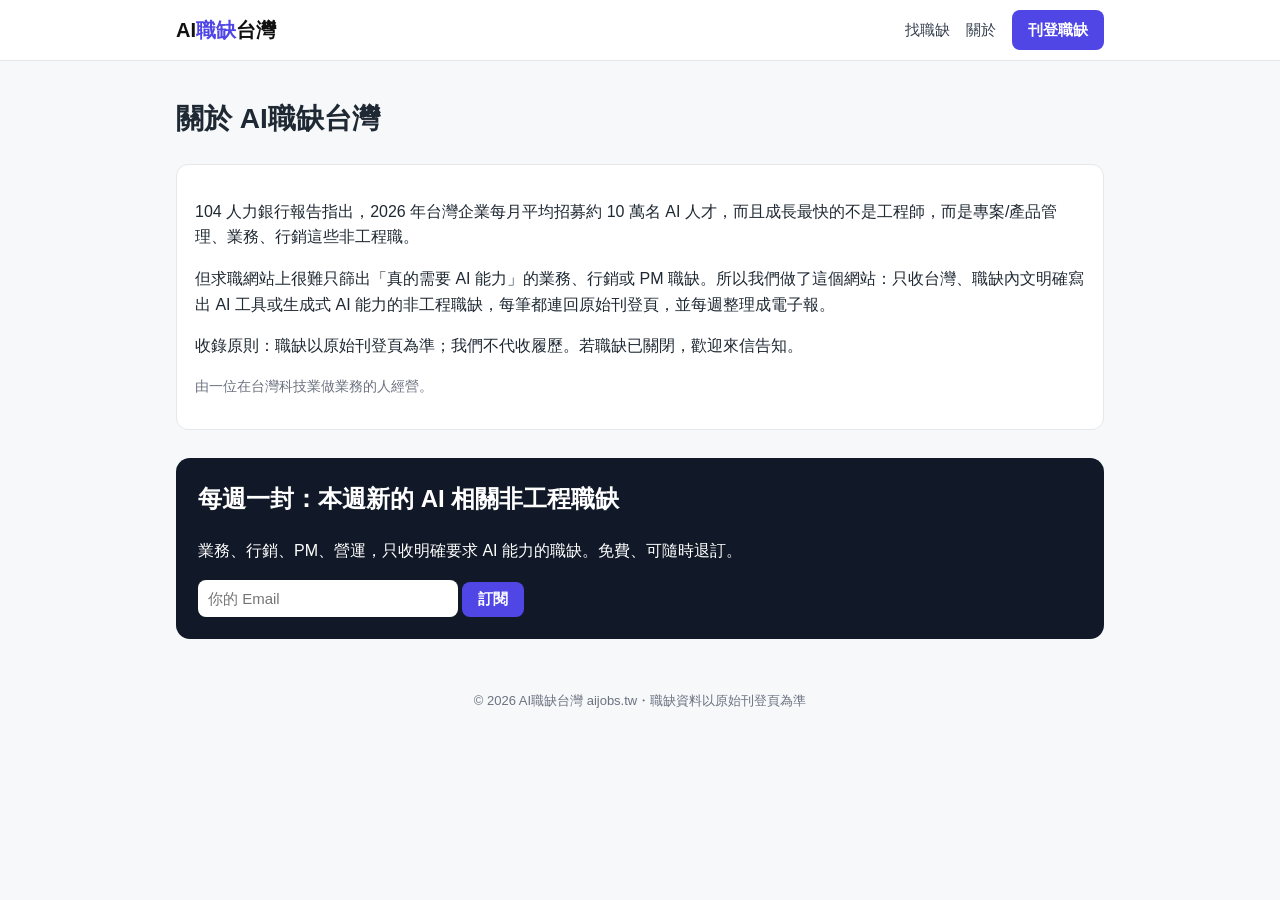
==== about.html @ 5d2d76c2 "Initial site" ====
<!doctype html><html lang="zh-Hant-TW"><head><meta charset="utf-8"><meta name="viewport" content="width=device-width,initial-scale=1"><title>關於｜AI職缺台灣</title><link rel="stylesheet" href="style.css"></head><body><header><div class="wrap nav"><a class="logo" href="index.html">AI<span>職缺</span>台灣</a><nav><a class="l" href="index.html">找職缺</a><a class="l" href="about.html">關於</a><a class="l btn" href="post.html">刊登職缺</a></nav></div></header>
<main class="wrap"><section class="hero"><h1>關於 AI職缺台灣</h1></section><div class="card"><p>104 人力銀行報告指出，2026 年台灣企業每月平均招募約 10 萬名 AI 人才，而且成長最快的不是工程師，而是專案/產品管理、業務、行銷這些非工程職。</p><p>但求職網站上很難只篩出「真的需要 AI 能力」的業務、行銷或 PM 職缺。所以我們做了這個網站：只收台灣、職缺內文明確寫出 AI 工具或生成式 AI 能力的非工程職缺，每筆都連回原始刊登頁，並每週整理成電子報。</p><p>收錄原則：職缺以原始刊登頁為準；我們不代收履歷。若職缺已關閉，歡迎來信告知。</p><p class="meta">由一位在台灣科技業做業務的人經營。</p></div><section class="news" id="newsletter"><h2 style="margin-top:0">每週一封：本週新的 AI 相關非工程職缺</h2><p>業務、行銷、PM、營運，只收明確要求 AI 能力的職缺。免費、可隨時退訂。</p><!-- 上線前把 action 換成 Beehiiv（免費方案 2,500 訂閱內）或 Buttondown 的表單網址 --><form action="#REPLACE_WITH_BEEHIIV_FORM" method="post"><input type="email" name="email" placeholder="你的 Email" required> <button class="btn">訂閱</button></form></section></main><footer>© 2026 AI職缺台灣 aijobs.tw・職缺資料以原始刊登頁為準</footer></body></html>
---- style.css ----
*{box-sizing:border-box}body{margin:0;font-family:-apple-system,"PingFang TC","Noto Sans TC","Microsoft JhengHei",sans-serif;color:#1f2933;background:#f7f8fa;line-height:1.6}
a{color:#4f46e5;text-decoration:none}header{background:#fff;border-bottom:1px solid #e5e7eb}.wrap{max-width:960px;margin:0 auto;padding:0 16px}
.nav{display:flex;align-items:center;justify-content:space-between;height:60px}.logo{font-weight:800;font-size:20px;color:#111}.logo span{color:#4f46e5}
.nav a.l{margin-left:16px;color:#374151;font-size:15px}.btn{display:inline-block;background:#4f46e5;color:#fff!important;padding:8px 16px;border-radius:8px;font-weight:600;border:0;cursor:pointer;font-size:15px}
.hero{padding:36px 0 16px}.hero h1{font-size:28px;margin:0 0 6px}.hero p{margin:0;color:#4b5563}
.filters{display:flex;flex-wrap:wrap;gap:8px;margin:18px 0}.filters select,.filters input{padding:9px 10px;border:1px solid #d1d5db;border-radius:8px;font-size:15px;background:#fff}.filters input{flex:1;min-width:180px}
.job{display:block;background:#fff;border:1px solid #e5e7eb;border-radius:12px;padding:14px 16px;margin-bottom:10px;color:inherit}.job:hover{border-color:#4f46e5}
.job h3{margin:0;font-size:17px}.meta{color:#6b7280;font-size:14px}.tag{display:inline-block;font-size:12px;padding:2px 8px;border-radius:99px;background:#eef2ff;color:#4338ca;margin-right:6px}
.tag.r{background:#ecfdf5;color:#047857}.ai{font-size:14px;margin-top:4px}.count{color:#6b7280;font-size:14px}
.news{background:#111827;color:#fff;border-radius:14px;padding:22px;margin:28px 0}.news input{padding:10px;border-radius:8px;border:0;width:260px;max-width:100%;font-size:15px}
.price{display:grid;grid-template-columns:repeat(auto-fit,minmax(240px,1fr));gap:14px}.card{background:#fff;border:1px solid #e5e7eb;border-radius:12px;padding:18px}.card.hot{border:2px solid #4f46e5}
.card .p{font-size:26px;font-weight:800}footer{color:#6b7280;font-size:13px;padding:24px 0 40px;text-align:center}
@media(max-width:600px){.nav a.l{margin-left:10px;font-size:14px}.hero h1{font-size:22px}}
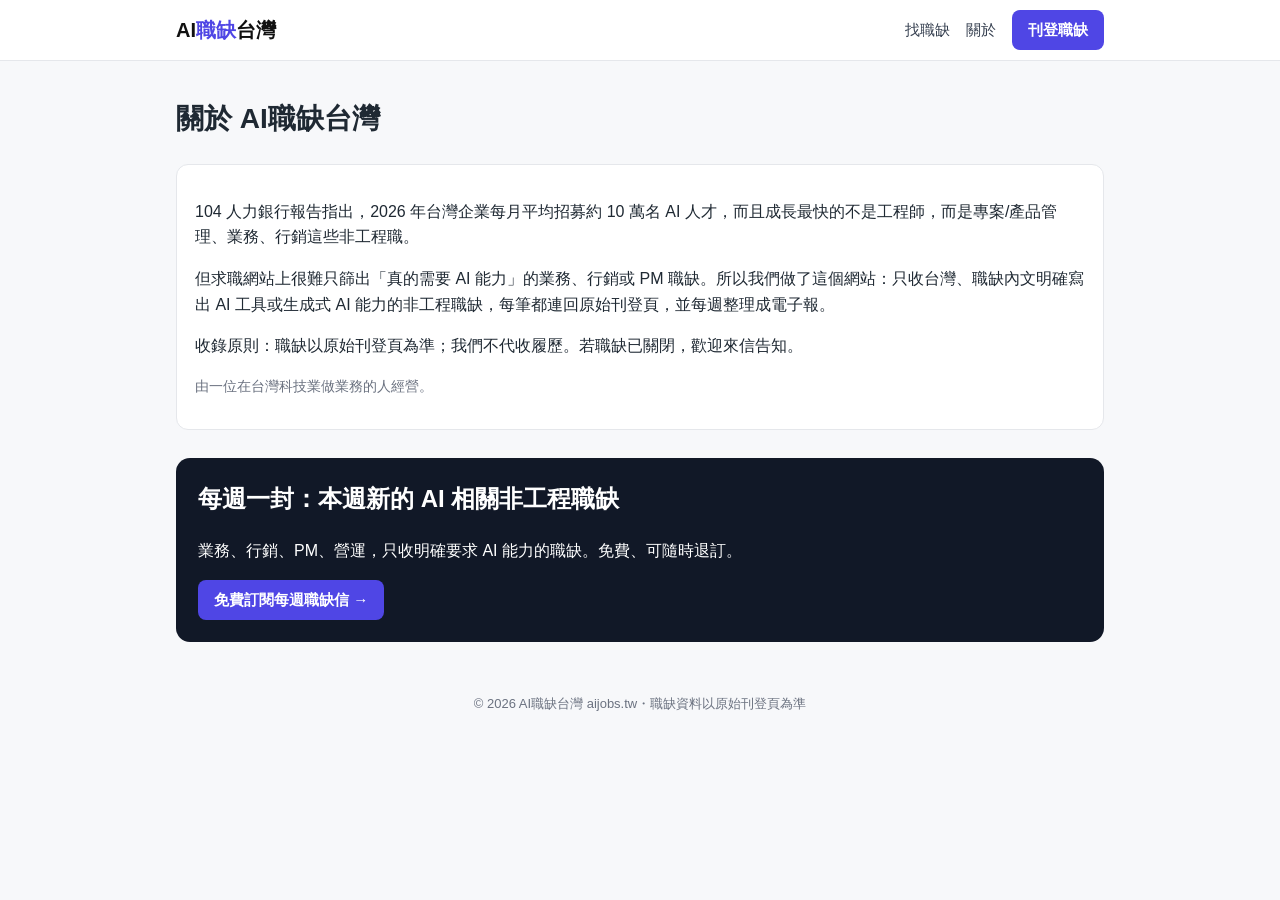
==== commit e3f95e05: "Add newsletter subscribe link" ====
--- a/about.html
+++ b/about.html
@@ -1,2 +1,2 @@
 <!doctype html><html lang="zh-Hant-TW"><head><meta charset="utf-8"><meta name="viewport" content="width=device-width,initial-scale=1"><title>關於｜AI職缺台灣</title><link rel="stylesheet" href="style.css"></head><body><header><div class="wrap nav"><a class="logo" href="index.html">AI<span>職缺</span>台灣</a><nav><a class="l" href="index.html">找職缺</a><a class="l" href="about.html">關於</a><a class="l btn" href="post.html">刊登職缺</a></nav></div></header>
-<main class="wrap"><section class="hero"><h1>關於 AI職缺台灣</h1></section><div class="card"><p>104 人力銀行報告指出，2026 年台灣企業每月平均招募約 10 萬名 AI 人才，而且成長最快的不是工程師，而是專案/產品管理、業務、行銷這些非工程職。</p><p>但求職網站上很難只篩出「真的需要 AI 能力」的業務、行銷或 PM 職缺。所以我們做了這個網站：只收台灣、職缺內文明確寫出 AI 工具或生成式 AI 能力的非工程職缺，每筆都連回原始刊登頁，並每週整理成電子報。</p><p>收錄原則：職缺以原始刊登頁為準；我們不代收履歷。若職缺已關閉，歡迎來信告知。</p><p class="meta">由一位在台灣科技業做業務的人經營。</p></div><section class="news" id="newsletter"><h2 style="margin-top:0">每週一封：本週新的 AI 相關非工程職缺</h2><p>業務、行銷、PM、營運，只收明確要求 AI 能力的職缺。免費、可隨時退訂。</p><!-- 上線前把 action 換成 Beehiiv（免費方案 2,500 訂閱內）或 Buttondown 的表單網址 --><form action="#REPLACE_WITH_BEEHIIV_FORM" method="post"><input type="email" name="email" placeholder="你的 Email" required> <button class="btn">訂閱</button></form></section></main><footer>© 2026 AI職缺台灣 aijobs.tw・職缺資料以原始刊登頁為準</footer></body></html>
+<main class="wrap"><section class="hero"><h1>關於 AI職缺台灣</h1></section><div class="card"><p>104 人力銀行報告指出，2026 年台灣企業每月平均招募約 10 萬名 AI 人才，而且成長最快的不是工程師，而是專案/產品管理、業務、行銷這些非工程職。</p><p>但求職網站上很難只篩出「真的需要 AI 能力」的業務、行銷或 PM 職缺。所以我們做了這個網站：只收台灣、職缺內文明確寫出 AI 工具或生成式 AI 能力的非工程職缺，每筆都連回原始刊登頁，並每週整理成電子報。</p><p>收錄原則：職缺以原始刊登頁為準；我們不代收履歷。若職缺已關閉，歡迎來信告知。</p><p class="meta">由一位在台灣科技業做業務的人經營。</p></div><section class="news" id="newsletter"><h2 style="margin-top:0">每週一封：本週新的 AI 相關非工程職缺</h2><p>業務、行銷、PM、營運，只收明確要求 AI 能力的職缺。免費、可隨時退訂。</p><!-- 訂閱走 beehiiv 託管頁；之後若在 beehiiv 發布嵌入表單，可改成 iframe --><a class="btn" href="https://wus-newsletter.beehiiv.com/subscribe" target="_blank" rel="noopener">免費訂閱每週職缺信 →</a></section></main><footer>© 2026 AI職缺台灣 aijobs.tw・職缺資料以原始刊登頁為準</footer></body></html>
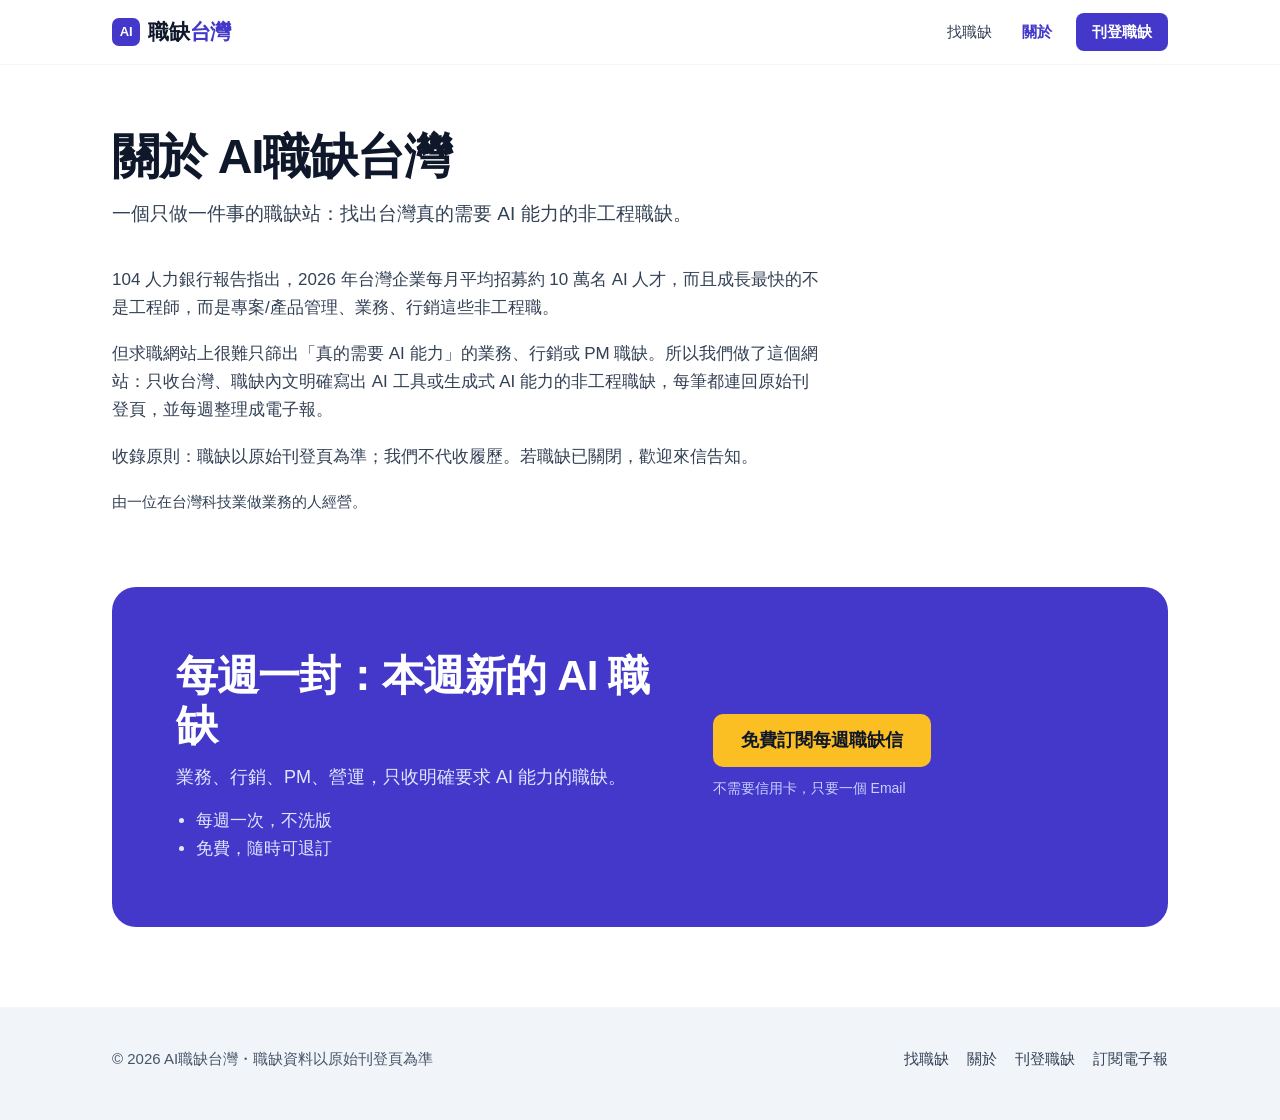
==== commit 5625916a: "Redesign: clean SaaS look, hero stats, large newsletter section, favicon + OG Co-Authored-By: Claude" ====
--- a/about.html
+++ b/about.html
@@ -1,2 +1,12 @@
-<!doctype html><html lang="zh-Hant-TW"><head><meta charset="utf-8"><meta name="viewport" content="width=device-width,initial-scale=1"><title>關於｜AI職缺台灣</title><link rel="stylesheet" href="style.css"></head><body><header><div class="wrap nav"><a class="logo" href="index.html">AI<span>職缺</span>台灣</a><nav><a class="l" href="index.html">找職缺</a><a class="l" href="about.html">關於</a><a class="l btn" href="post.html">刊登職缺</a></nav></div></header>
-<main class="wrap"><section class="hero"><h1>關於 AI職缺台灣</h1></section><div class="card"><p>104 人力銀行報告指出，2026 年台灣企業每月平均招募約 10 萬名 AI 人才，而且成長最快的不是工程師，而是專案/產品管理、業務、行銷這些非工程職。</p><p>但求職網站上很難只篩出「真的需要 AI 能力」的業務、行銷或 PM 職缺。所以我們做了這個網站：只收台灣、職缺內文明確寫出 AI 工具或生成式 AI 能力的非工程職缺，每筆都連回原始刊登頁，並每週整理成電子報。</p><p>收錄原則：職缺以原始刊登頁為準；我們不代收履歷。若職缺已關閉，歡迎來信告知。</p><p class="meta">由一位在台灣科技業做業務的人經營。</p></div><section class="news" id="newsletter"><h2 style="margin-top:0">每週一封：本週新的 AI 相關非工程職缺</h2><p>業務、行銷、PM、營運，只收明確要求 AI 能力的職缺。免費、可隨時退訂。</p><!-- 訂閱走 beehiiv 託管頁；之後若在 beehiiv 發布嵌入表單，可改成 iframe --><a class="btn" href="https://wus-newsletter.beehiiv.com/subscribe" target="_blank" rel="noopener">免費訂閱每週職缺信 →</a></section></main><footer>© 2026 AI職缺台灣 aijobs.tw・職缺資料以原始刊登頁為準</footer></body></html>
+<!doctype html>
+<html lang="zh-Hant-TW"><head><meta charset="utf-8"><meta name="viewport" content="width=device-width,initial-scale=1">
+<title>關於｜AI職缺台灣</title><meta name="description" content="為什麼做 AI職缺台灣：只收台灣、明確要求 AI 能力的非工程職缺，並每週整理成電子報。"><meta name="theme-color" content="#4338ca">
+<link rel="canonical" href="https://gw77.github.io/ai-jobs-tw/about.html"><link rel="icon" href="favicon.svg" type="image/svg+xml">
+<meta property="og:type" content="website"><meta property="og:locale" content="zh_TW"><meta property="og:site_name" content="AI職缺台灣"><meta property="og:title" content="關於｜AI職缺台灣"><meta property="og:description" content="為什麼做 AI職缺台灣：只收台灣、明確要求 AI 能力的非工程職缺，並每週整理成電子報。"><meta property="og:url" content="https://gw77.github.io/ai-jobs-tw/about.html"><meta property="og:image" content="https://gw77.github.io/ai-jobs-tw/og.png"><meta name="twitter:card" content="summary_large_image">
+<link rel="stylesheet" href="style.css"></head><body>
+<a class="skip" href="#main">跳到主要內容</a>
+<header><div class="wrap nav"><a class="logo" href="index.html" aria-label="AI職缺台灣 首頁"><i aria-hidden="true">AI</i><b>職缺<span>台灣</span></b></a><nav aria-label="主選單"><a class="l" href="index.html">找職缺</a><a class="l" href="about.html" aria-current="page">關於</a><a class="l btn" href="post.html">刊登職缺</a></nav></div></header>
+<main id="main" class="wrap"><section class="page"><h1>關於 AI職缺台灣</h1><p class="lead">一個只做一件事的職缺站：找出台灣真的需要 AI 能力的非工程職缺。</p></section>
+<div class="prose"><p>104 人力銀行報告指出，2026 年台灣企業每月平均招募約 10 萬名 AI 人才，而且成長最快的不是工程師，而是專案/產品管理、業務、行銷這些非工程職。</p><p>但求職網站上很難只篩出「真的需要 AI 能力」的業務、行銷或 PM 職缺。所以我們做了這個網站：只收台灣、職缺內文明確寫出 AI 工具或生成式 AI 能力的非工程職缺，每筆都連回原始刊登頁，並每週整理成電子報。</p><p>收錄原則：職缺以原始刊登頁為準；我們不代收履歷。若職缺已關閉，歡迎來信告知。</p><p class="meta">由一位在台灣科技業做業務的人經營。</p></div><section class="news rise" id="newsletter" aria-labelledby="news-h"><div><h2 id="news-h">每週一封：本週新的 AI 職缺</h2><p>業務、行銷、PM、營運，只收明確要求 AI 能力的職缺。</p><ul><li>每週一次，不洗版</li><li>免費，隨時可退訂</li></ul></div><div class="cta"><!-- 訂閱走 beehiiv 託管頁；之後若在 beehiiv 發布嵌入表單，可改成 iframe --><a class="btn hi lg" href="https://wus-newsletter.beehiiv.com/subscribe" target="_blank" rel="noopener">免費訂閱每週職缺信</a><small>不需要信用卡，只要一個 Email</small></div></section></main>
+<footer><div class="wrap"><div>© 2026 AI職缺台灣・職缺資料以原始刊登頁為準</div><div class="fl"><a href="index.html">找職缺</a><a href="about.html">關於</a><a href="post.html">刊登職缺</a><a href="#newsletter">訂閱電子報</a></div></div></footer>
+<script src="app.js" defer></script></body></html>
--- a/style.css
+++ b/style.css
@@ -1,13 +1,79 @@
-*{box-sizing:border-box}body{margin:0;font-family:-apple-system,"PingFang TC","Noto Sans TC","Microsoft JhengHei",sans-serif;color:#1f2933;background:#f7f8fa;line-height:1.6}
-a{color:#4f46e5;text-decoration:none}header{background:#fff;border-bottom:1px solid #e5e7eb}.wrap{max-width:960px;margin:0 auto;padding:0 16px}
-.nav{display:flex;align-items:center;justify-content:space-between;height:60px}.logo{font-weight:800;font-size:20px;color:#111}.logo span{color:#4f46e5}
-.nav a.l{margin-left:16px;color:#374151;font-size:15px}.btn{display:inline-block;background:#4f46e5;color:#fff!important;padding:8px 16px;border-radius:8px;font-weight:600;border:0;cursor:pointer;font-size:15px}
-.hero{padding:36px 0 16px}.hero h1{font-size:28px;margin:0 0 6px}.hero p{margin:0;color:#4b5563}
-.filters{display:flex;flex-wrap:wrap;gap:8px;margin:18px 0}.filters select,.filters input{padding:9px 10px;border:1px solid #d1d5db;border-radius:8px;font-size:15px;background:#fff}.filters input{flex:1;min-width:180px}
-.job{display:block;background:#fff;border:1px solid #e5e7eb;border-radius:12px;padding:14px 16px;margin-bottom:10px;color:inherit}.job:hover{border-color:#4f46e5}
-.job h3{margin:0;font-size:17px}.meta{color:#6b7280;font-size:14px}.tag{display:inline-block;font-size:12px;padding:2px 8px;border-radius:99px;background:#eef2ff;color:#4338ca;margin-right:6px}
-.tag.r{background:#ecfdf5;color:#047857}.ai{font-size:14px;margin-top:4px}.count{color:#6b7280;font-size:14px}
-.news{background:#111827;color:#fff;border-radius:14px;padding:22px;margin:28px 0}.news input{padding:10px;border-radius:8px;border:0;width:260px;max-width:100%;font-size:15px}
-.price{display:grid;grid-template-columns:repeat(auto-fit,minmax(240px,1fr));gap:14px}.card{background:#fff;border:1px solid #e5e7eb;border-radius:12px;padding:18px}.card.hot{border:2px solid #4f46e5}
-.card .p{font-size:26px;font-weight:800}footer{color:#6b7280;font-size:13px;padding:24px 0 40px;text-align:center}
-@media(max-width:600px){.nav a.l{margin-left:10px;font-size:14px}.hero h1{font-size:22px}}
+:root{--ink:#0f172a;--ink2:#334155;--mute:#475569;--ground:#fff;--soft:#f1f5f9;--brand:#4338ca;--brand-d:#312e81;--brand-t:#e0e7ff;--hi:#fbbf24;--ok:#047857;--ok-t:#d1fae5;--pad:clamp(16px,4vw,32px)}
+*{box-sizing:border-box}
+html{scroll-behavior:smooth}
+body{margin:0;font-family:-apple-system,BlinkMacSystemFont,"PingFang TC","Noto Sans TC","Microsoft JhengHei",sans-serif;color:var(--ink);background:var(--ground);line-height:1.65;font-size:17px;-webkit-font-smoothing:antialiased}
+a{color:var(--brand);text-decoration:none}
+a:focus-visible,button:focus-visible,input:focus-visible,select:focus-visible{outline:3px solid var(--hi);outline-offset:2px}
+.skip{position:absolute;left:-999px;top:8px;background:var(--ink);color:#fff;padding:8px 14px;border-radius:6px;z-index:9}.skip:focus{left:8px}
+.wrap{max-width:1120px;margin:0 auto;padding:0 var(--pad)}
+header{background:var(--ground);position:sticky;top:0;z-index:5;border-bottom:1px solid var(--soft)}
+.nav{display:flex;align-items:center;justify-content:space-between;height:64px}
+.logo{font-weight:800;font-size:21px;letter-spacing:-.01em;color:var(--ink);display:flex;align-items:center;gap:8px}
+.logo i{display:inline-grid;place-items:center;width:28px;height:28px;background:var(--brand);color:#fff;border-radius:7px;font:800 13px/1 -apple-system,sans-serif;font-style:normal}
+.logo b{font-weight:800}.logo span{color:var(--brand)}
+nav{display:flex;align-items:center;gap:6px}
+nav a.l{color:var(--ink2);font-size:15px;padding:8px 12px;border-radius:8px}
+nav a.l:hover{background:var(--soft)}
+nav a.l[aria-current=page]{color:var(--brand);font-weight:700}
+.btn{display:inline-block;background:var(--brand);color:#fff!important;padding:11px 20px;border-radius:10px;font-weight:700;border:0;cursor:pointer;font-size:16px;line-height:1.3;transition:transform .15s,background .15s}
+.btn:hover{background:var(--brand-d);transform:translateY(-1px)}.btn:active{transform:none}
+nav a.btn{padding:9px 16px;font-size:15px;margin-left:6px}
+.btn.hi{background:var(--hi);color:var(--ink)!important}.btn.hi:hover{background:#fcd34d}
+.btn.lg{padding:15px 28px;font-size:18px}
+/* hero */
+.hero{padding:clamp(40px,8vw,88px) 0 clamp(24px,4vw,40px)}
+.hero h1{font-size:clamp(32px,5.6vw,60px);line-height:1.12;letter-spacing:-.025em;margin:0 0 18px;max-width:18em;font-weight:800}
+.hero h1 em{font-style:normal;color:var(--brand)}
+.hero p.lead{font-size:clamp(17px,2vw,20px);color:var(--ink2);margin:0 0 26px;max-width:36em}
+.hero .acts{display:flex;flex-wrap:wrap;gap:12px;align-items:center}
+.hero .acts a.t{color:var(--ink2);font-weight:600;padding:12px 4px}
+.stats{display:grid;grid-template-columns:repeat(4,1fr);gap:12px;margin:36px 0 0;padding:0;list-style:none}
+.stats li{background:var(--soft);border-radius:14px;padding:18px 20px}
+.stats b{display:block;font-size:clamp(28px,4vw,40px);line-height:1.1;letter-spacing:-.02em;color:var(--brand)}
+.stats span{font-size:14px;color:var(--mute)}
+/* listing */
+h2.sec{font-size:clamp(24px,3.4vw,34px);letter-spacing:-.02em;line-height:1.25;margin:56px 0 16px}
+.filters{display:flex;flex-wrap:wrap;gap:10px;margin:0 0 14px}
+.filters select,.filters input{padding:12px 14px;border:2px solid var(--soft);border-radius:10px;font-size:16px;background:var(--soft);color:var(--ink);font-family:inherit}
+.filters input{flex:1;min-width:200px}
+.filters select:hover,.filters input:hover{border-color:var(--brand-t)}
+.filters select:focus,.filters input:focus{border-color:var(--brand);background:#fff}
+.count{color:var(--mute);font-size:15px;margin:0 0 12px}
+#list{display:grid;grid-template-columns:repeat(2,1fr);gap:14px}
+.job{display:flex;flex-direction:column;gap:6px;background:#fff;border:2px solid var(--soft);border-radius:16px;padding:20px;color:inherit;transition:border-color .15s,transform .15s}
+.job:hover{border-color:var(--brand);transform:translateY(-2px)}
+.job h3{margin:0;font-size:18px;line-height:1.4;letter-spacing:-.01em}
+.meta{color:var(--mute);font-size:15px}
+.tags{display:flex;flex-wrap:wrap;gap:6px;align-items:center}
+.tag{display:inline-block;font-size:13px;font-weight:600;padding:2px 10px;border-radius:99px;background:var(--brand-t);color:var(--brand-d)}
+.tag.r{background:var(--ok-t);color:var(--ok)}
+.ai{font-size:15px;background:var(--soft);border-radius:10px;padding:10px 12px;margin-top:4px;color:var(--ink2)}
+.ai b{color:var(--brand-d)}
+.empty{grid-column:1/-1;padding:40px 0;color:var(--mute)}
+/* newsletter */
+.news{background:var(--brand);color:#fff;border-radius:24px;padding:clamp(28px,6vw,64px);margin:72px 0 0;display:grid;grid-template-columns:1.3fr 1fr;gap:28px;align-items:center}
+.news h2{margin:0 0 12px;font-size:clamp(26px,4vw,42px);line-height:1.2;letter-spacing:-.02em}
+.news p{margin:0;color:#e0e7ff;font-size:18px}
+.news ul{margin:14px 0 0;padding-left:20px;color:#e0e7ff}
+.news .cta{display:flex;flex-direction:column;gap:10px;align-items:flex-start}
+.news .cta small{color:#c7d2fe;font-size:14px}
+/* cards / pages */
+.page{padding:clamp(32px,6vw,64px) 0 8px}
+.page h1{font-size:clamp(30px,4.6vw,48px);line-height:1.15;letter-spacing:-.025em;margin:0 0 14px}
+.page p.lead{font-size:19px;color:var(--ink2);max-width:36em;margin:0}
+.card{background:#fff;border:2px solid var(--soft);border-radius:18px;padding:24px}
+.card.hot{border-color:var(--brand);background:#fafaff}
+.card h3{margin:0 0 4px;font-size:20px}
+.card .p{font-size:34px;font-weight:800;letter-spacing:-.02em;color:var(--brand)}
+.card ul{padding-left:20px;color:var(--ink2)}
+.price{display:grid;grid-template-columns:repeat(3,1fr);gap:16px;margin-top:28px}
+.prose{max-width:42em;margin:28px 0 0}.prose p{margin:0 0 1.1em;color:var(--ink2)}
+.detail{margin-top:28px;max-width:44em}
+.detail h1{font-size:clamp(26px,4vw,40px);line-height:1.2;letter-spacing:-.02em;margin:10px 0}
+.detail dl{margin:20px 0;display:grid;gap:12px}.detail dt{font-weight:700;font-size:14px;color:var(--mute)}.detail dd{margin:0;font-size:18px}
+footer{background:var(--soft);margin-top:80px;padding:40px 0 48px;color:var(--mute);font-size:15px}
+footer .wrap{display:flex;flex-wrap:wrap;gap:16px 32px;justify-content:space-between;align-items:center}
+footer a{color:var(--ink2)}footer .fl{display:flex;gap:18px}
+@media(max-width:820px){#list,.price{grid-template-columns:1fr}.news{grid-template-columns:1fr}.stats{grid-template-columns:repeat(2,1fr)}}
+@media(max-width:520px){nav a.l:not(.btn):not([aria-current=page]){display:none}nav a.btn{padding:8px 12px}.logo{font-size:19px}.btn.lg{width:100%;text-align:center}.hero .acts{flex-direction:column;align-items:stretch}.hero .acts a.t{text-align:center}}
+@media(prefers-reduced-motion:reduce){*{transition:none!important;scroll-behavior:auto!important}}
